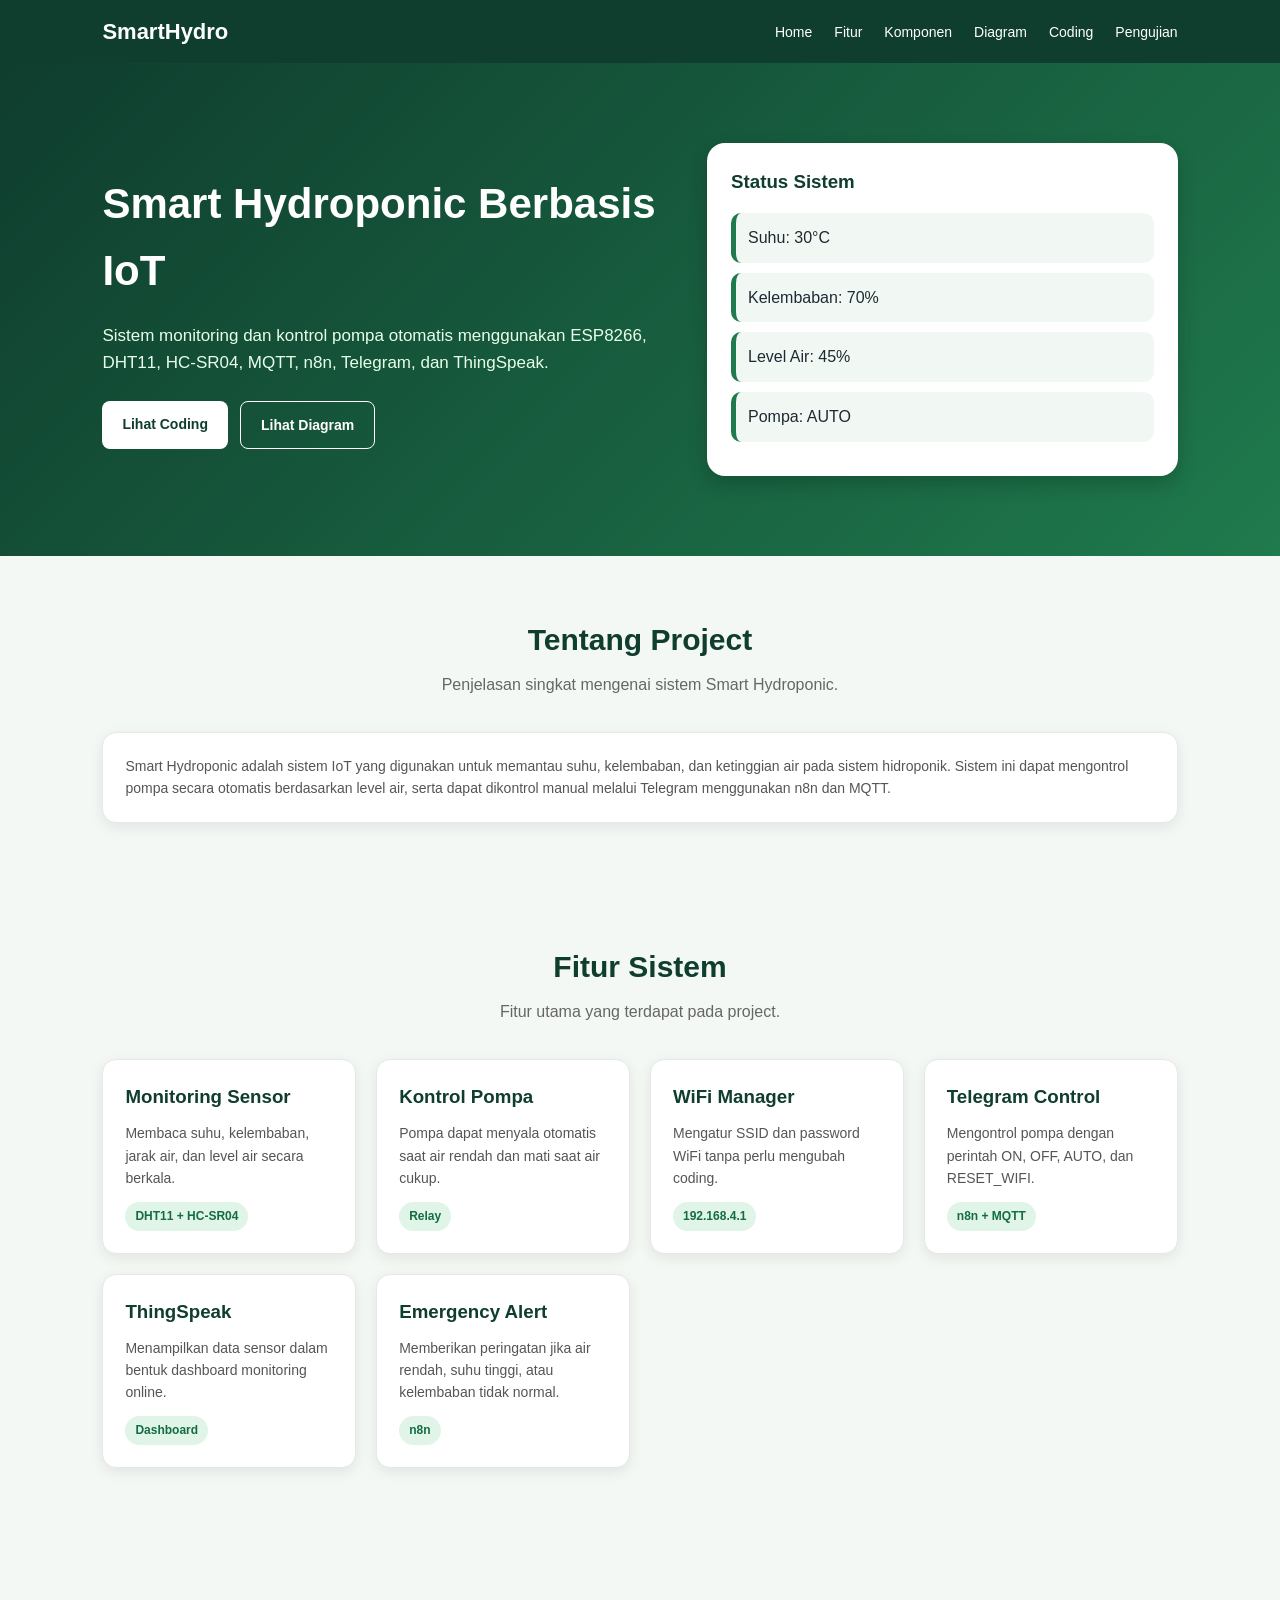
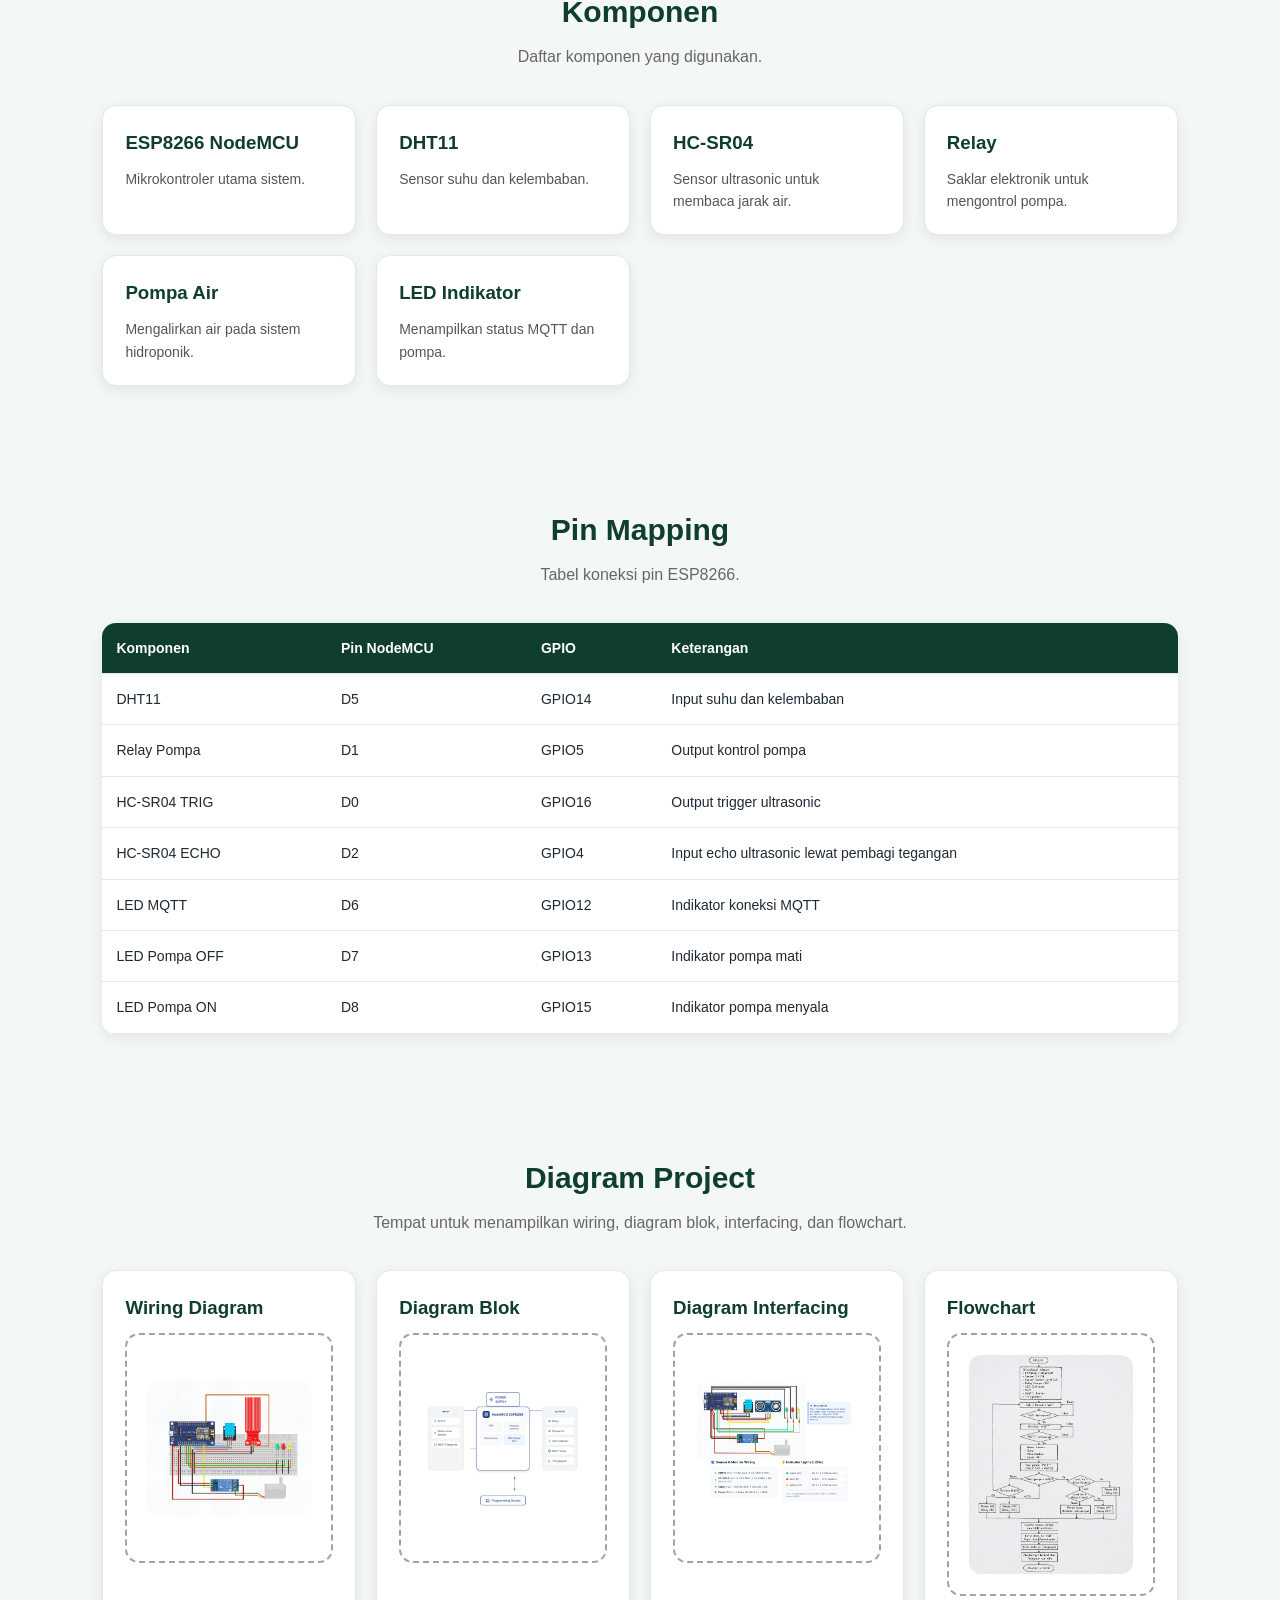
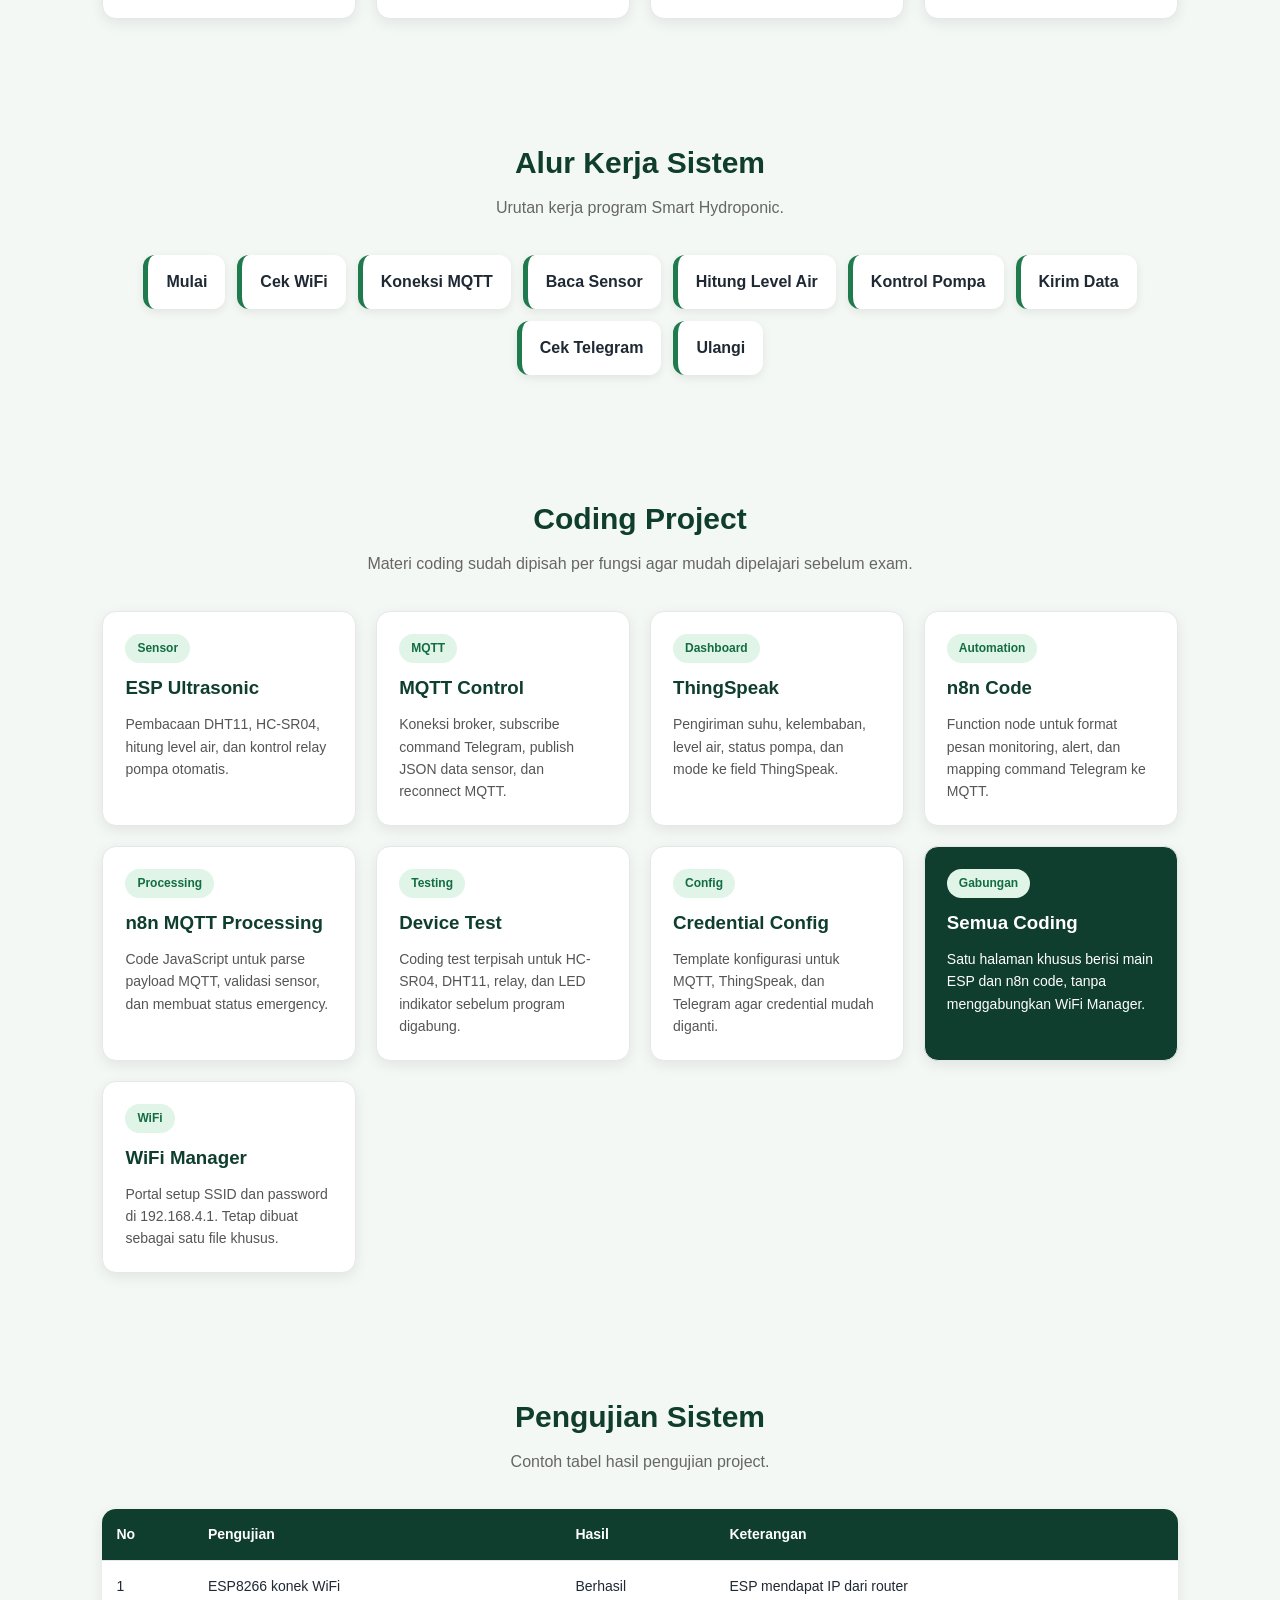
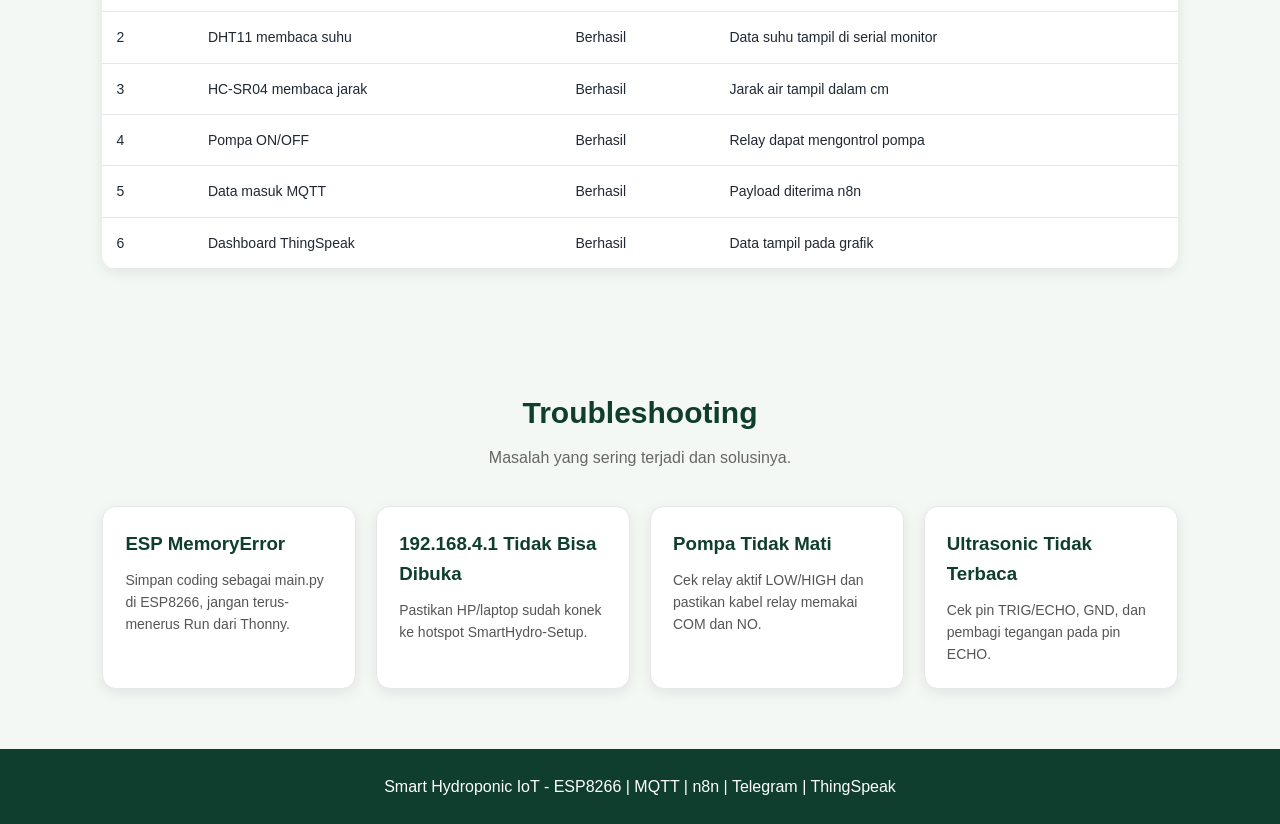
==== index.html @ ce5e68cc "first commit" ====
<!DOCTYPE html>
<html lang="id">
<head>
  <meta charset="UTF-8" />
  <meta name="viewport" content="width=device-width, initial-scale=1.0" />
  <title>Smart Hydroponic IoT</title>
  <link rel="stylesheet" href="style.css" />
</head>

<body>

  <nav class="navbar">
    <h2>SmartHydro</h2>
    <ul>
      <li><a href="#home">Home</a></li>
      <li><a href="#fitur">Fitur</a></li>
      <li><a href="#komponen">Komponen</a></li>
      <li><a href="#diagram">Diagram</a></li>
      <li><a href="#coding">Coding</a></li>
      <li><a href="#pengujian">Pengujian</a></li>
    </ul>
  </nav>

  <section class="hero" id="home">
    <div>
      <h1>Smart Hydroponic Berbasis IoT</h1>
      <p>
        Sistem monitoring dan kontrol pompa otomatis menggunakan ESP8266,
        DHT11, HC-SR04, MQTT, n8n, Telegram, dan ThingSpeak.
      </p>

      <div class="hero-buttons">
        <a href="#coding" class="btn btn-primary">Lihat Coding</a>
        <a href="#diagram" class="btn btn-secondary">Lihat Diagram</a>
      </div>
    </div>

    <div class="hero-card">
      <h3>Status Sistem</h3>
      <div class="status-box">Suhu: 30°C</div>
      <div class="status-box">Kelembaban: 70%</div>
      <div class="status-box">Level Air: 45%</div>
      <div class="status-box">Pompa: AUTO</div>
    </div>
  </section>

  <section id="tentang">
    <div class="section-title">
      <h2>Tentang Project</h2>
      <p>Penjelasan singkat mengenai sistem Smart Hydroponic.</p>
    </div>

    <div class="card">
      <p>
        Smart Hydroponic adalah sistem IoT yang digunakan untuk memantau suhu,
        kelembaban, dan ketinggian air pada sistem hidroponik. Sistem ini dapat
        mengontrol pompa secara otomatis berdasarkan level air, serta dapat
        dikontrol manual melalui Telegram menggunakan n8n dan MQTT.
      </p>
    </div>
  </section>

  <section id="fitur">
    <div class="section-title">
      <h2>Fitur Sistem</h2>
      <p>Fitur utama yang terdapat pada project.</p>
    </div>

    <div class="grid">
      <div class="card">
        <h3>Monitoring Sensor</h3>
        <p>Membaca suhu, kelembaban, jarak air, dan level air secara berkala.</p>
        <span class="tag">DHT11 + HC-SR04</span>
      </div>

      <div class="card">
        <h3>Kontrol Pompa</h3>
        <p>Pompa dapat menyala otomatis saat air rendah dan mati saat air cukup.</p>
        <span class="tag">Relay</span>
      </div>

      <div class="card">
        <h3>WiFi Manager</h3>
        <p>Mengatur SSID dan password WiFi tanpa perlu mengubah coding.</p>
        <span class="tag">192.168.4.1</span>
      </div>

      <div class="card">
        <h3>Telegram Control</h3>
        <p>Mengontrol pompa dengan perintah ON, OFF, AUTO, dan RESET_WIFI.</p>
        <span class="tag">n8n + MQTT</span>
      </div>

      <div class="card">
        <h3>ThingSpeak</h3>
        <p>Menampilkan data sensor dalam bentuk dashboard monitoring online.</p>
        <span class="tag">Dashboard</span>
      </div>

      <div class="card">
        <h3>Emergency Alert</h3>
        <p>Memberikan peringatan jika air rendah, suhu tinggi, atau kelembaban tidak normal.</p>
        <span class="tag">n8n</span>
      </div>
    </div>
  </section>

  <section id="komponen">
    <div class="section-title">
      <h2>Komponen</h2>
      <p>Daftar komponen yang digunakan.</p>
    </div>

    <div class="grid">
      <div class="card"><h3>ESP8266 NodeMCU</h3><p>Mikrokontroler utama sistem.</p></div>
      <div class="card"><h3>DHT11</h3><p>Sensor suhu dan kelembaban.</p></div>
      <div class="card"><h3>HC-SR04</h3><p>Sensor ultrasonic untuk membaca jarak air.</p></div>
      <div class="card"><h3>Relay</h3><p>Saklar elektronik untuk mengontrol pompa.</p></div>
      <div class="card"><h3>Pompa Air</h3><p>Mengalirkan air pada sistem hidroponik.</p></div>
      <div class="card"><h3>LED Indikator</h3><p>Menampilkan status MQTT dan pompa.</p></div>
    </div>
  </section>

  <section id="pin">
    <div class="section-title">
      <h2>Pin Mapping</h2>
      <p>Tabel koneksi pin ESP8266.</p>
    </div>

    <div class="table-box">
      <table>
        <thead>
          <tr>
            <th>Komponen</th>
            <th>Pin NodeMCU</th>
            <th>GPIO</th>
            <th>Keterangan</th>
          </tr>
        </thead>
        <tbody>
          <tr>
            <td>DHT11</td>
            <td>D5</td>
            <td>GPIO14</td>
            <td>Input suhu dan kelembaban</td>
          </tr>
          <tr>
            <td>Relay Pompa</td>
            <td>D1</td>
            <td>GPIO5</td>
            <td>Output kontrol pompa</td>
          </tr>
          <tr>
            <td>HC-SR04 TRIG</td>
            <td>D0</td>
            <td>GPIO16</td>
            <td>Output trigger ultrasonic</td>
          </tr>
          <tr>
            <td>HC-SR04 ECHO</td>
            <td>D2</td>
            <td>GPIO4</td>
            <td>Input echo ultrasonic lewat pembagi tegangan</td>
          </tr>
          <tr>
            <td>LED MQTT</td>
            <td>D6</td>
            <td>GPIO12</td>
            <td>Indikator koneksi MQTT</td>
          </tr>
          <tr>
            <td>LED Pompa OFF</td>
            <td>D7</td>
            <td>GPIO13</td>
            <td>Indikator pompa mati</td>
          </tr>
          <tr>
            <td>LED Pompa ON</td>
            <td>D8</td>
            <td>GPIO15</td>
            <td>Indikator pompa menyala</td>
          </tr>
        </tbody>
      </table>
    </div>
  </section>

  <section id="diagram">
    <div class="section-title">
      <h2>Diagram Project</h2>
      <p>Tempat untuk menampilkan wiring, diagram blok, interfacing, dan flowchart.</p>
    </div>

    <div class="grid">
      <div class="card">
        <h3>Wiring Diagram</h3>
        <div class="diagram-area">
        <img src="wiring.png" alt="Wiring Diagram">
        </div>
      </div>

      <div class="card">
        <h3>Diagram Blok</h3>
        <div class="diagram-area">
            <img src="blok1.png" alt="Diagram Blok">
        </div>
      </div>

      <div class="card">
        <h3>Diagram Interfacing</h3>
        <div class="diagram-area">
            <img src="interfacing1.png" alt="Diagram Interfacing">
        </div>
      </div>

      <div class="card">
        <h3>Flowchart</h3>
        <div class="diagram-area">
            <img src="flowchart.png" alt="Flowchart">
        </div>
      </div>
    </div>
  </section>

  <section id="alur">
    <div class="section-title">
      <h2>Alur Kerja Sistem</h2>
      <p>Urutan kerja program Smart Hydroponic.</p>
    </div>

    <div class="alur">
      <div class="step">Mulai</div>
      <div class="step">Cek WiFi</div>
      <div class="step">Koneksi MQTT</div>
      <div class="step">Baca Sensor</div>
      <div class="step">Hitung Level Air</div>
      <div class="step">Kontrol Pompa</div>
      <div class="step">Kirim Data</div>
      <div class="step">Cek Telegram</div>
      <div class="step">Ulangi</div>
    </div>
  </section>

  <section id="coding">
    <div class="section-title">
      <h2>Coding Project</h2>
      <p>Materi coding sudah dipisah per fungsi agar mudah dipelajari sebelum exam.</p>
    </div>

    <div class="grid code-card-grid">
      <a class="card code-link-card" href="esp-ultrasonic.html">
        <span class="code-label">Sensor</span>
        <h3>ESP Ultrasonic</h3>
        <p>Pembacaan DHT11, HC-SR04, hitung level air, dan kontrol relay pompa otomatis.</p>
      </a>

      <a class="card code-link-card" href="mqtt-control.html">
        <span class="code-label">MQTT</span>
        <h3>MQTT Control</h3>
        <p>Koneksi broker, subscribe command Telegram, publish JSON data sensor, dan reconnect MQTT.</p>
      </a>

      <a class="card code-link-card" href="thingspeak.html">
        <span class="code-label">Dashboard</span>
        <h3>ThingSpeak</h3>
        <p>Pengiriman suhu, kelembaban, level air, status pompa, dan mode ke field ThingSpeak.</p>
      </a>

      <a class="card code-link-card" href="n8n-code.html">
        <span class="code-label">Automation</span>
        <h3>n8n Code</h3>
        <p>Function node untuk format pesan monitoring, alert, dan mapping command Telegram ke MQTT.</p>
      </a>

      <a class="card code-link-card" href="n8n-mqtt-processing.html">
        <span class="code-label">Processing</span>
        <h3>n8n MQTT Processing</h3>
        <p>Code JavaScript untuk parse payload MQTT, validasi sensor, dan membuat status emergency.</p>
      </a>

      <a class="card code-link-card" href="device-test.html">
        <span class="code-label">Testing</span>
        <h3>Device Test</h3>
        <p>Coding test terpisah untuk HC-SR04, DHT11, relay, dan LED indikator sebelum program digabung.</p>
      </a>

      <a class="card code-link-card" href="credentials-config.html">
        <span class="code-label">Config</span>
        <h3>Credential Config</h3>
        <p>Template konfigurasi untuk MQTT, ThingSpeak, dan Telegram agar credential mudah diganti.</p>
      </a>

      <a class="card code-link-card highlight-card" href="all-coding.html">
        <span class="code-label">Gabungan</span>
        <h3>Semua Coding</h3>
        <p>Satu halaman khusus berisi main ESP dan n8n code, tanpa menggabungkan WiFi Manager.</p>
      </a>

      <a class="card code-link-card" href="wifi-manager.html">
        <span class="code-label">WiFi</span>
        <h3>WiFi Manager</h3>
        <p>Portal setup SSID dan password di 192.168.4.1. Tetap dibuat sebagai satu file khusus.</p>
      </a>
    </div>
  </section>

  <section id="pengujian">
    <div class="section-title">
      <h2>Pengujian Sistem</h2>
      <p>Contoh tabel hasil pengujian project.</p>
    </div>

    <div class="table-box">
      <table>
        <thead>
          <tr>
            <th>No</th>
            <th>Pengujian</th>
            <th>Hasil</th>
            <th>Keterangan</th>
          </tr>
        </thead>
        <tbody>
          <tr>
            <td>1</td>
            <td>ESP8266 konek WiFi</td>
            <td>Berhasil</td>
            <td>ESP mendapat IP dari router</td>
          </tr>
          <tr>
            <td>2</td>
            <td>DHT11 membaca suhu</td>
            <td>Berhasil</td>
            <td>Data suhu tampil di serial monitor</td>
          </tr>
          <tr>
            <td>3</td>
            <td>HC-SR04 membaca jarak</td>
            <td>Berhasil</td>
            <td>Jarak air tampil dalam cm</td>
          </tr>
          <tr>
            <td>4</td>
            <td>Pompa ON/OFF</td>
            <td>Berhasil</td>
            <td>Relay dapat mengontrol pompa</td>
          </tr>
          <tr>
            <td>5</td>
            <td>Data masuk MQTT</td>
            <td>Berhasil</td>
            <td>Payload diterima n8n</td>
          </tr>
          <tr>
            <td>6</td>
            <td>Dashboard ThingSpeak</td>
            <td>Berhasil</td>
            <td>Data tampil pada grafik</td>
          </tr>
        </tbody>
      </table>
    </div>
  </section>

  <section id="troubleshooting">
    <div class="section-title">
      <h2>Troubleshooting</h2>
      <p>Masalah yang sering terjadi dan solusinya.</p>
    </div>

    <div class="grid">
      <div class="card">
        <h3>ESP MemoryError</h3>
        <p>Simpan coding sebagai main.py di ESP8266, jangan terus-menerus Run dari Thonny.</p>
      </div>

      <div class="card">
        <h3>192.168.4.1 Tidak Bisa Dibuka</h3>
        <p>Pastikan HP/laptop sudah konek ke hotspot SmartHydro-Setup.</p>
      </div>

      <div class="card">
        <h3>Pompa Tidak Mati</h3>
        <p>Cek relay aktif LOW/HIGH dan pastikan kabel relay memakai COM dan NO.</p>
      </div>

      <div class="card">
        <h3>Ultrasonic Tidak Terbaca</h3>
        <p>Cek pin TRIG/ECHO, GND, dan pembagi tegangan pada pin ECHO.</p>
      </div>
    </div>
  </section>

  <footer>
    <p>Smart Hydroponic IoT - ESP8266 | MQTT | n8n | Telegram | ThingSpeak</p>
  </footer>

</body>
</html>
---- style.css ----
* {
  margin: 0;
  padding: 0;
  box-sizing: border-box;
  font-family: Arial, sans-serif;
}

body {
  background: #f4f8f4;
  color: #1f2933;
  line-height: 1.6;
}

html {
  scroll-behavior: smooth;
}

.navbar {
  width: 100%;
  padding: 14px 8%;
  background: #0f3d2e;
  color: white;
  display: flex;
  justify-content: space-between;
  align-items: center;
  position: sticky;
  top: 0;
  z-index: 100;
}

.navbar h2 {
  font-size: 22px;
}

.navbar ul {
  display: flex;
  list-style: none;
  gap: 22px;
}

.navbar a {
  color: white;
  text-decoration: none;
  font-size: 14px;
}

.navbar a:hover {
  color: #b6f2c2;
}

.hero {
  padding: 80px 8%;
  display: grid;
  grid-template-columns: 1.2fr 1fr;
  gap: 40px;
  align-items: center;
  background: linear-gradient(135deg, #0f3d2e, #1f7a4d);
  color: white;
}

.hero h1 {
  font-size: 42px;
  margin-bottom: 18px;
}

.hero p {
  font-size: 17px;
  margin-bottom: 24px;
  color: #e7ffe9;
}

.hero-buttons {
  display: flex;
  gap: 12px;
  flex-wrap: wrap;
}

.btn {
  display: inline-block;
  padding: 12px 20px;
  border-radius: 8px;
  border: none;
  cursor: pointer;
  text-decoration: none;
  font-weight: bold;
  font-size: 14px;
}

.btn-primary {
  background: #ffffff;
  color: #0f3d2e;
}

.btn-secondary {
  background: transparent;
  border: 1px solid white;
  color: white;
}

.hero-card {
  background: white;
  color: #1f2933;
  border-radius: 18px;
  padding: 24px;
  box-shadow: 0 8px 20px rgba(0,0,0,0.2);
}

.hero-card h3 {
  margin-bottom: 16px;
  color: #0f3d2e;
}

.status-box {
  background: #f1f8f3;
  padding: 12px;
  border-radius: 10px;
  margin-bottom: 10px;
  border-left: 5px solid #1f7a4d;
}

section {
  padding: 60px 8%;
}

.section-title {
  text-align: center;
  margin-bottom: 35px;
}

.section-title h2 {
  font-size: 30px;
  color: #0f3d2e;
  margin-bottom: 8px;
}

.section-title p {
  color: #666;
}

.grid {
  display: grid;
  grid-template-columns: repeat(auto-fit, minmax(230px, 1fr));
  gap: 20px;
}

.card {
  background: white;
  padding: 22px;
  border-radius: 14px;
  box-shadow: 0 4px 14px rgba(0,0,0,0.08);
  border: 1px solid #e5e7eb;
}

.card h3 {
  color: #0f3d2e;
  margin-bottom: 10px;
}

.card p {
  color: #555;
  font-size: 14px;
}

.code-card-grid {
  align-items: stretch;
}

.code-link-card {
  color: inherit;
  display: block;
  text-decoration: none;
  transition: transform 0.2s ease, box-shadow 0.2s ease, border-color 0.2s ease;
}

.code-link-card:hover {
  border-color: #1f7a4d;
  box-shadow: 0 8px 18px rgba(15, 61, 46, 0.14);
  transform: translateY(-3px);
}

.highlight-card {
  background: #0f3d2e;
  color: white;
}

.highlight-card h3,
.highlight-card p {
  color: white;
}

.tag {
  display: inline-block;
  margin-top: 12px;
  padding: 5px 10px;
  background: #e0f5e7;
  color: #146c43;
  border-radius: 20px;
  font-size: 12px;
  font-weight: bold;
}

.table-box {
  overflow-x: auto;
  background: white;
  border-radius: 14px;
  box-shadow: 0 4px 14px rgba(0,0,0,0.08);
}

table {
  width: 100%;
  border-collapse: collapse;
  min-width: 650px;
}

th,
td {
  padding: 14px;
  border-bottom: 1px solid #e5e7eb;
  text-align: left;
  font-size: 14px;
}

th {
  background: #0f3d2e;
  color: white;
}

.diagram-area {
  background: white;
  border: 2px dashed #9ca3af;
  border-radius: 14px;
  min-height: 230px;
  display: flex;
  align-items: center;
  justify-content: center;
  text-align: center;
  color: #666;
  padding: 20px;
}

.diagram-area img {
  max-width: 100%;
  border-radius: 12px;
}

.code-layout {
  display: grid;
  grid-template-columns: 240px 1fr;
  gap: 20px;
}

.code-menu {
  background: white;
  padding: 18px;
  border-radius: 14px;
  box-shadow: 0 4px 14px rgba(0,0,0,0.08);
  height: fit-content;
}

/* Untuk menu yang masih pakai button */
.code-menu button {
  width: 100%;
  text-align: left;
  padding: 11px;
  margin-bottom: 8px;
  border: none;
  border-radius: 8px;
  background: #f1f5f2;
  cursor: pointer;
  font-weight: bold;
  color: #0f3d2e;
}

/* Untuk menu beda halaman yang pakai link <a> */
.code-menu a {
  display: block;
  width: 100%;
  text-align: left;
  padding: 11px;
  margin-bottom: 8px;
  border: none;
  border-radius: 8px;
  background: #f1f5f2;
  cursor: pointer;
  font-weight: bold;
  color: #0f3d2e;
  text-decoration: none;
}

.code-menu button.active,
.code-menu button:hover,
.code-menu a.active,
.code-menu a:hover {
  background: #0f3d2e;
  color: white;
}

.code-box {
  background: #111827;
  color: #d1fae5;
  padding: 20px;
  border-radius: 14px;
  overflow-x: auto;
  min-height: 360px;
  position: relative;
}

.copy-btn {
  position: absolute;
  top: 15px;
  right: 15px;
  padding: 8px 12px;
  border: none;
  border-radius: 6px;
  background: #22c55e;
  color: white;
  cursor: pointer;
  font-weight: bold;
}

pre {
  white-space: pre-wrap;
  font-size: 13px;
  margin-top: 35px;
}

.alur {
  display: flex;
  flex-wrap: wrap;
  justify-content: center;
  gap: 12px;
}

.step {
  background: white;
  border-radius: 12px;
  padding: 14px 18px;
  box-shadow: 0 3px 10px rgba(0,0,0,0.08);
  border-left: 5px solid #1f7a4d;
  font-weight: bold;
}

.download-box {
  background: #0f3d2e;
  color: white;
  border-radius: 18px;
  padding: 35px;
  text-align: center;
}

.download-links {
  margin-top: 20px;
  display: flex;
  gap: 12px;
  justify-content: center;
  flex-wrap: wrap;
}

.faq-item {
  background: white;
  margin-bottom: 12px;
  padding: 18px;
  border-radius: 12px;
  box-shadow: 0 3px 10px rgba(0,0,0,0.07);
}

.faq-item h3 {
  color: #0f3d2e;
  margin-bottom: 8px;
}

footer {
  background: #0f3d2e;
  color: white;
  text-align: center;
  padding: 25px;
}

@media (max-width: 800px) {
  .hero {
    grid-template-columns: 1fr;
  }

  .navbar {
    flex-direction: column;
    gap: 12px;
  }

  .navbar ul {
    flex-wrap: wrap;
    justify-content: center;
  }

  .code-layout {
    grid-template-columns: 1fr;
  }

  .hero h1 {
    font-size: 32px;
  }
}
.code-section {
  min-height: 100vh;
  padding: 60px 8%;
  background: linear-gradient(135deg, #f4f8f4, #e8f5e9);
}

.code-section .section-title {
  text-align: center;
  margin-bottom: 35px;
}

.code-section .section-title h2 {
  font-size: 34px;
  color: #0f3d2e;
  margin-bottom: 8px;
}

.code-section .section-title p {
  color: #5f6f65;
  font-size: 15px;
}

.code-layout {
  max-width: 1150px;
  margin: 0 auto;
  display: grid;
  grid-template-columns: 250px 1fr;
  gap: 25px;
  align-items: start;
}

.code-menu {
  background: rgba(255, 255, 255, 0.95);
  padding: 18px;
  border-radius: 18px;
  box-shadow: 0 10px 25px rgba(15, 61, 46, 0.12);
  position: sticky;
  top: 90px;
  border: 1px solid #e2e8e4;
}

.code-menu a {
  display: block;
  text-decoration: none;
  padding: 13px 15px;
  margin-bottom: 10px;
  border-radius: 11px;
  background: #eef3ef;
  color: #0f3d2e;
  font-weight: bold;
  font-size: 15px;
  transition: 0.25s;
}

.code-menu a:hover {
  background: #d8f3dc;
  transform: translateX(4px);
}

.code-menu a.active {
  background: #0f3d2e;
  color: white;
}

.code-content {
  background: white;
  border-radius: 20px;
  padding: 25px;
  box-shadow: 0 10px 25px rgba(15, 61, 46, 0.12);
  border: 1px solid #e2e8e4;
}

.explain-grid {
  display: grid;
  grid-template-columns: repeat(auto-fit, minmax(210px, 1fr));
  gap: 14px;
  margin: 18px 0 22px;
}

.explain-card,
.notice-box {
  background: #f8fbf8;
  border: 1px solid #dce8df;
  border-left: 4px solid #1f7a4d;
  border-radius: 8px;
  padding: 15px;
}

.explain-card h3,
.notice-box h3 {
  color: #0f3d2e;
  font-size: 16px;
  margin-bottom: 6px;
}

.explain-card p,
.notice-box p {
  color: #4b5f53;
  font-size: 14px;
}

.compact-table {
  margin-bottom: 22px;
}

.compact-table table {
  min-width: 520px;
}

.subheading,
.combined-title {
  color: #0f3d2e;
  font-size: 22px;
  margin: 28px 0 14px;
}

.line-explain {
  margin-top: 24px;
}

.line-explain h2 {
  color: #0f3d2e;
  font-size: 22px;
  margin-bottom: 12px;
}

.detail-list {
  display: grid;
  gap: 12px;
}

.detail-item {
  background: #f8fbf8;
  border: 1px solid #dce8df;
  border-radius: 8px;
  padding: 14px;
}

.detail-item h3 {
  color: #0f3d2e;
  font-size: 16px;
  margin-bottom: 6px;
}

.detail-item p {
  color: #4b5f53;
  font-size: 14px;
}

.detail-item code {
  color: #0f3d2e;
  font-weight: bold;
}

.combined-title:first-of-type {
  margin-top: 22px;
}

.code-header {
  display: flex;
  justify-content: space-between;
  gap: 20px;
  align-items: flex-start;
  margin-bottom: 20px;
}

.code-label {
  display: inline-block;
  background: #e0f5e7;
  color: #146c43;
  padding: 5px 12px;
  border-radius: 20px;
  font-size: 12px;
  font-weight: bold;
  margin-bottom: 10px;
}

.code-header h1 {
  color: #0f3d2e;
  font-size: 28px;
  margin-bottom: 6px;
}

.code-header p {
  color: #5f6f65;
  font-size: 14px;
}

.back-btn {
  text-decoration: none;
  background: #0f3d2e;
  color: white;
  padding: 10px 15px;
  border-radius: 10px;
  font-size: 13px;
  font-weight: bold;
  white-space: nowrap;
}

.back-btn:hover {
  background: #1f7a4d;
}

.code-box {
  background: #111827;
  color: #d1fae5;
  padding: 22px;
  border-radius: 16px;
  overflow-x: auto;
  max-height: 520px;
  border: 1px solid #1f2937;
}

.tall-code {
  max-height: 760px;
}

.code-box pre {
  margin: 0;
  white-space: pre-wrap;
  font-size: 13px;
  line-height: 1.7;
  font-family: Consolas, Monaco, monospace;
}

@media (max-width: 850px) {
  .code-layout {
    grid-template-columns: 1fr;
  }

  .code-menu {
    position: static;
  }

  .code-header {
    flex-direction: column;
  }

  .back-btn {
    width: fit-content;
  }
}
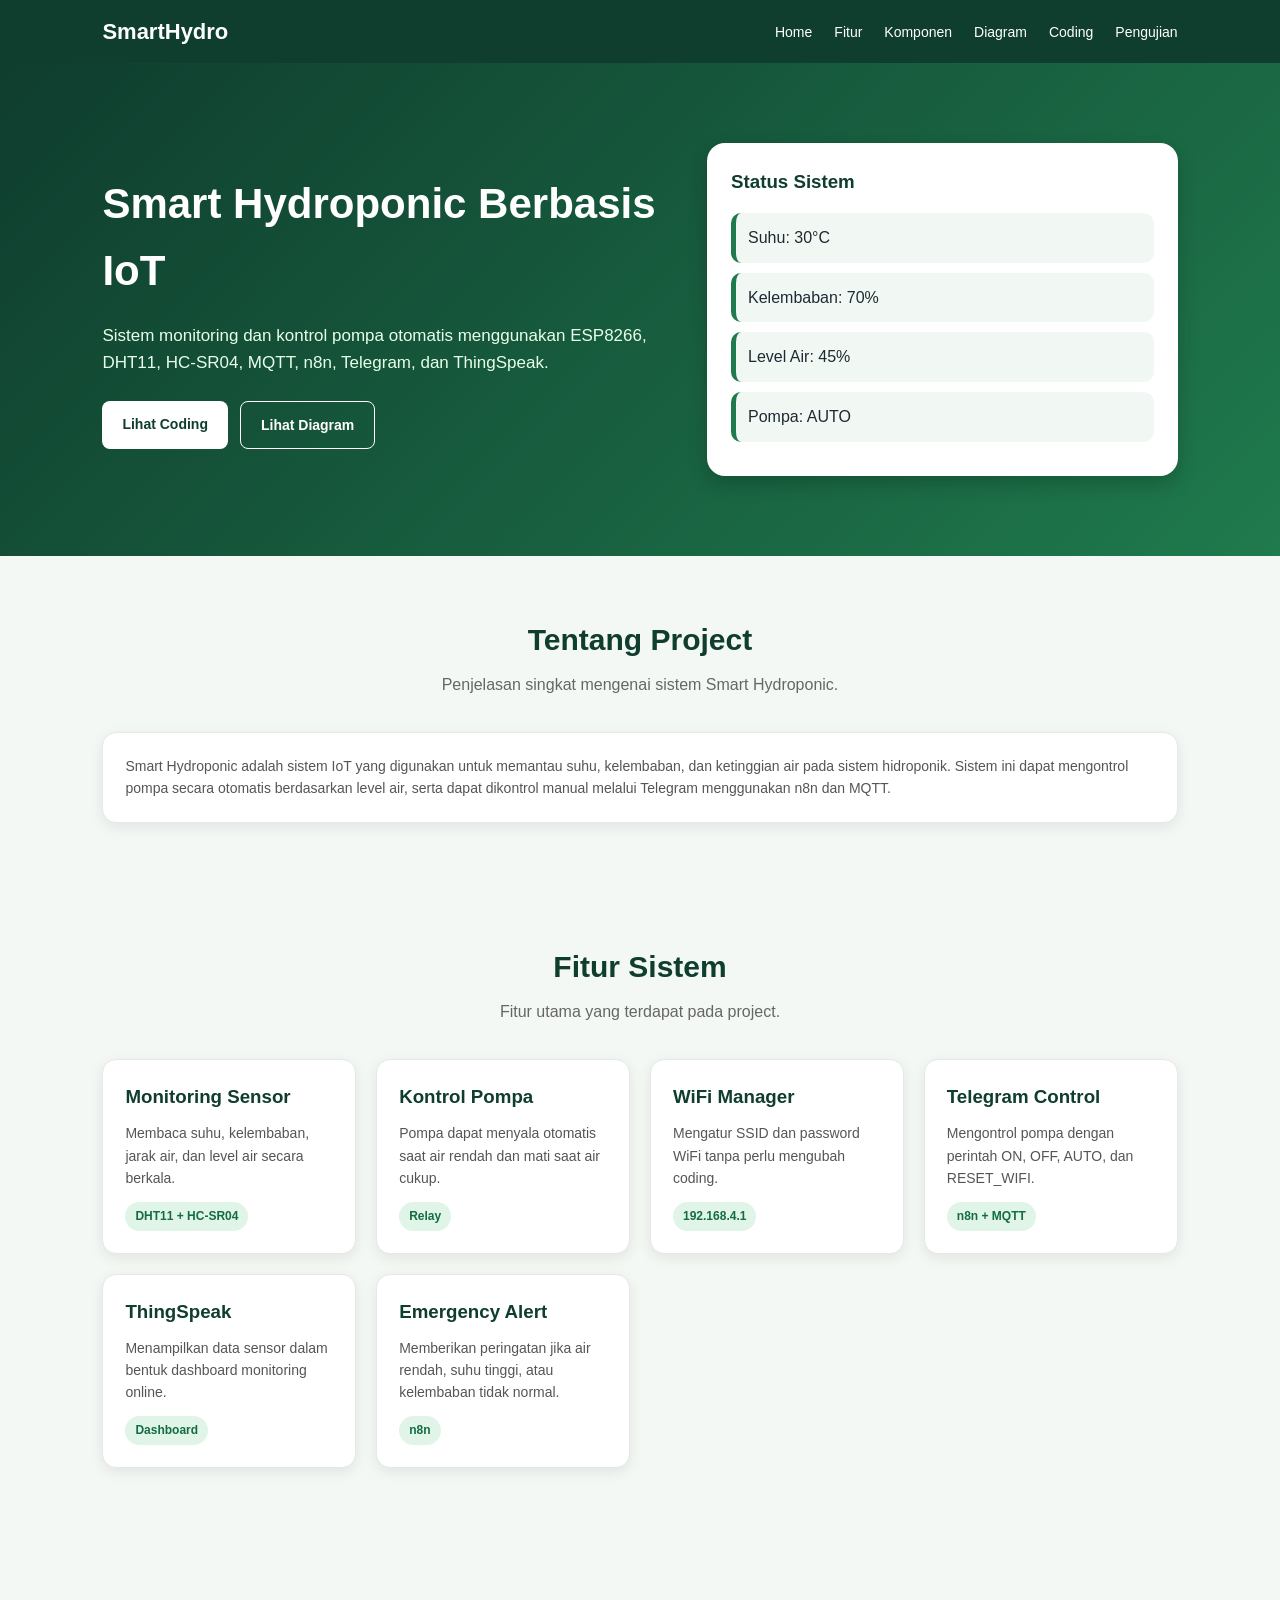
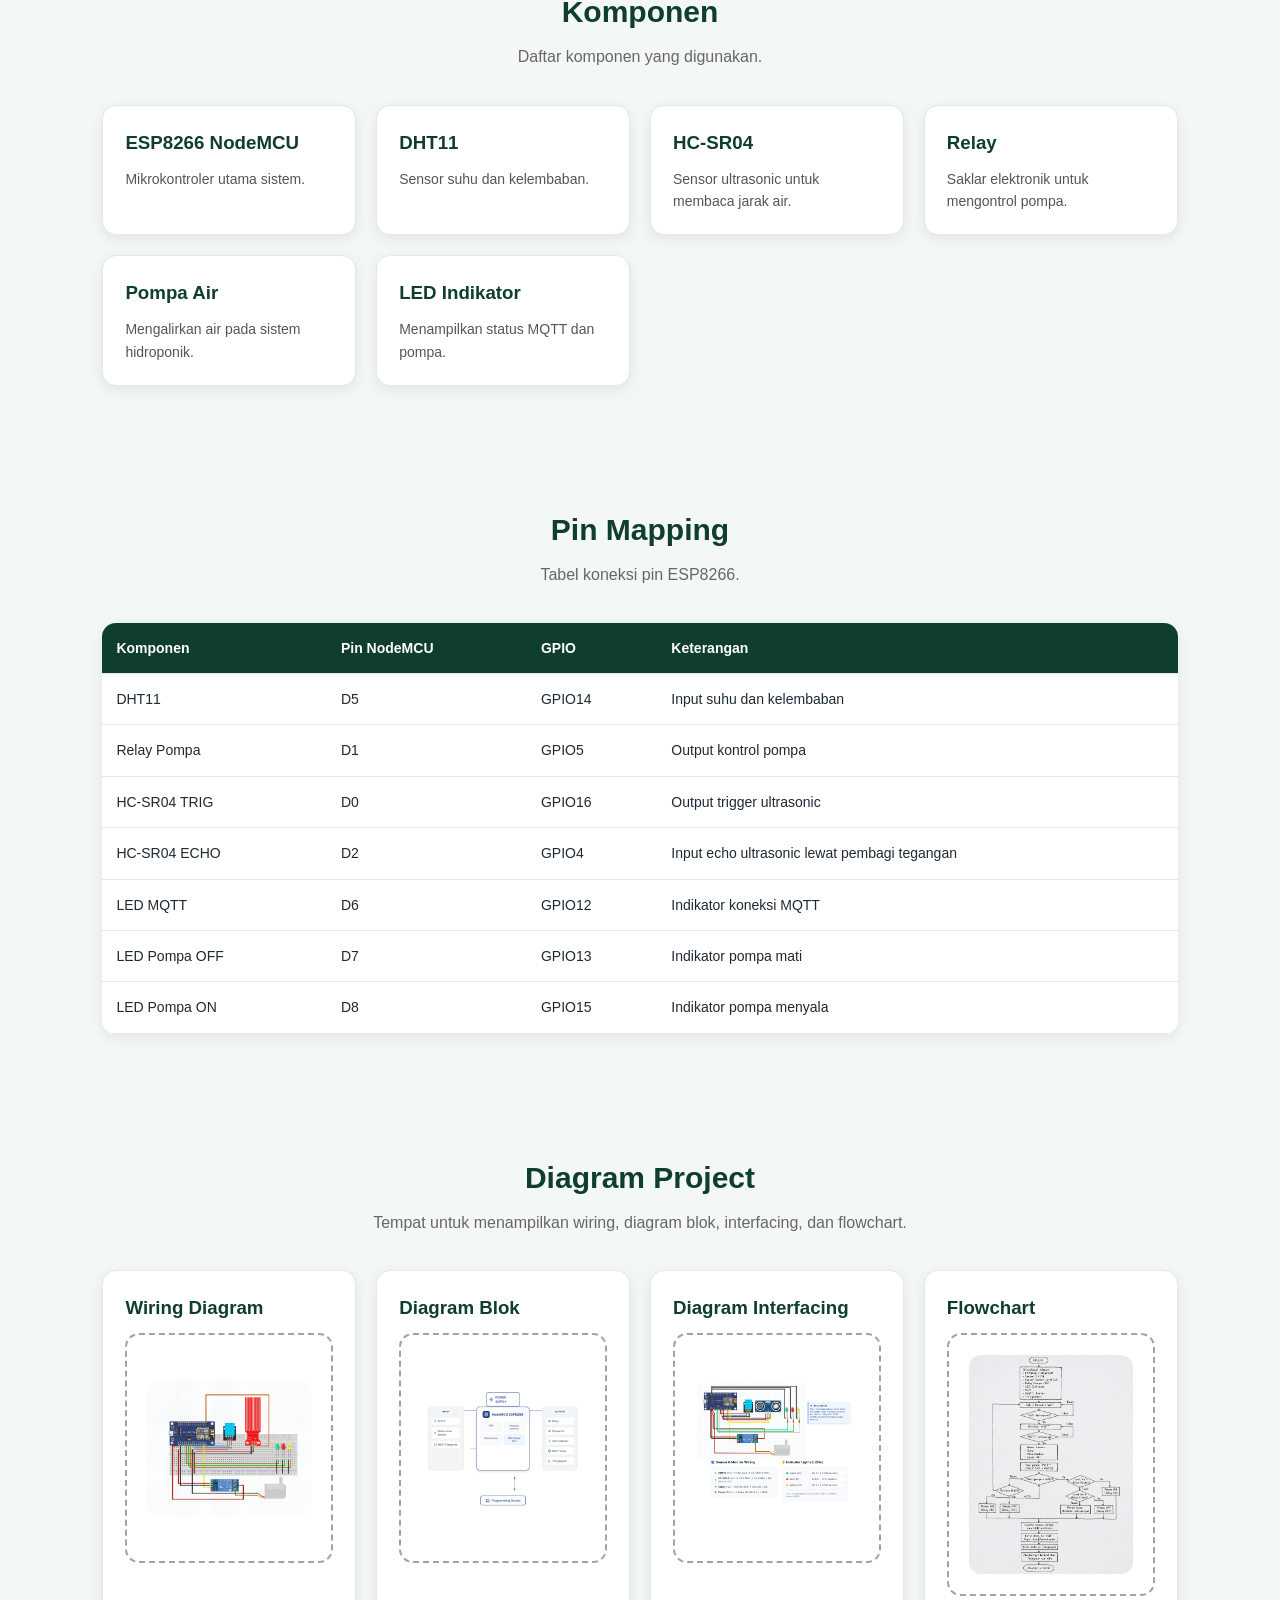
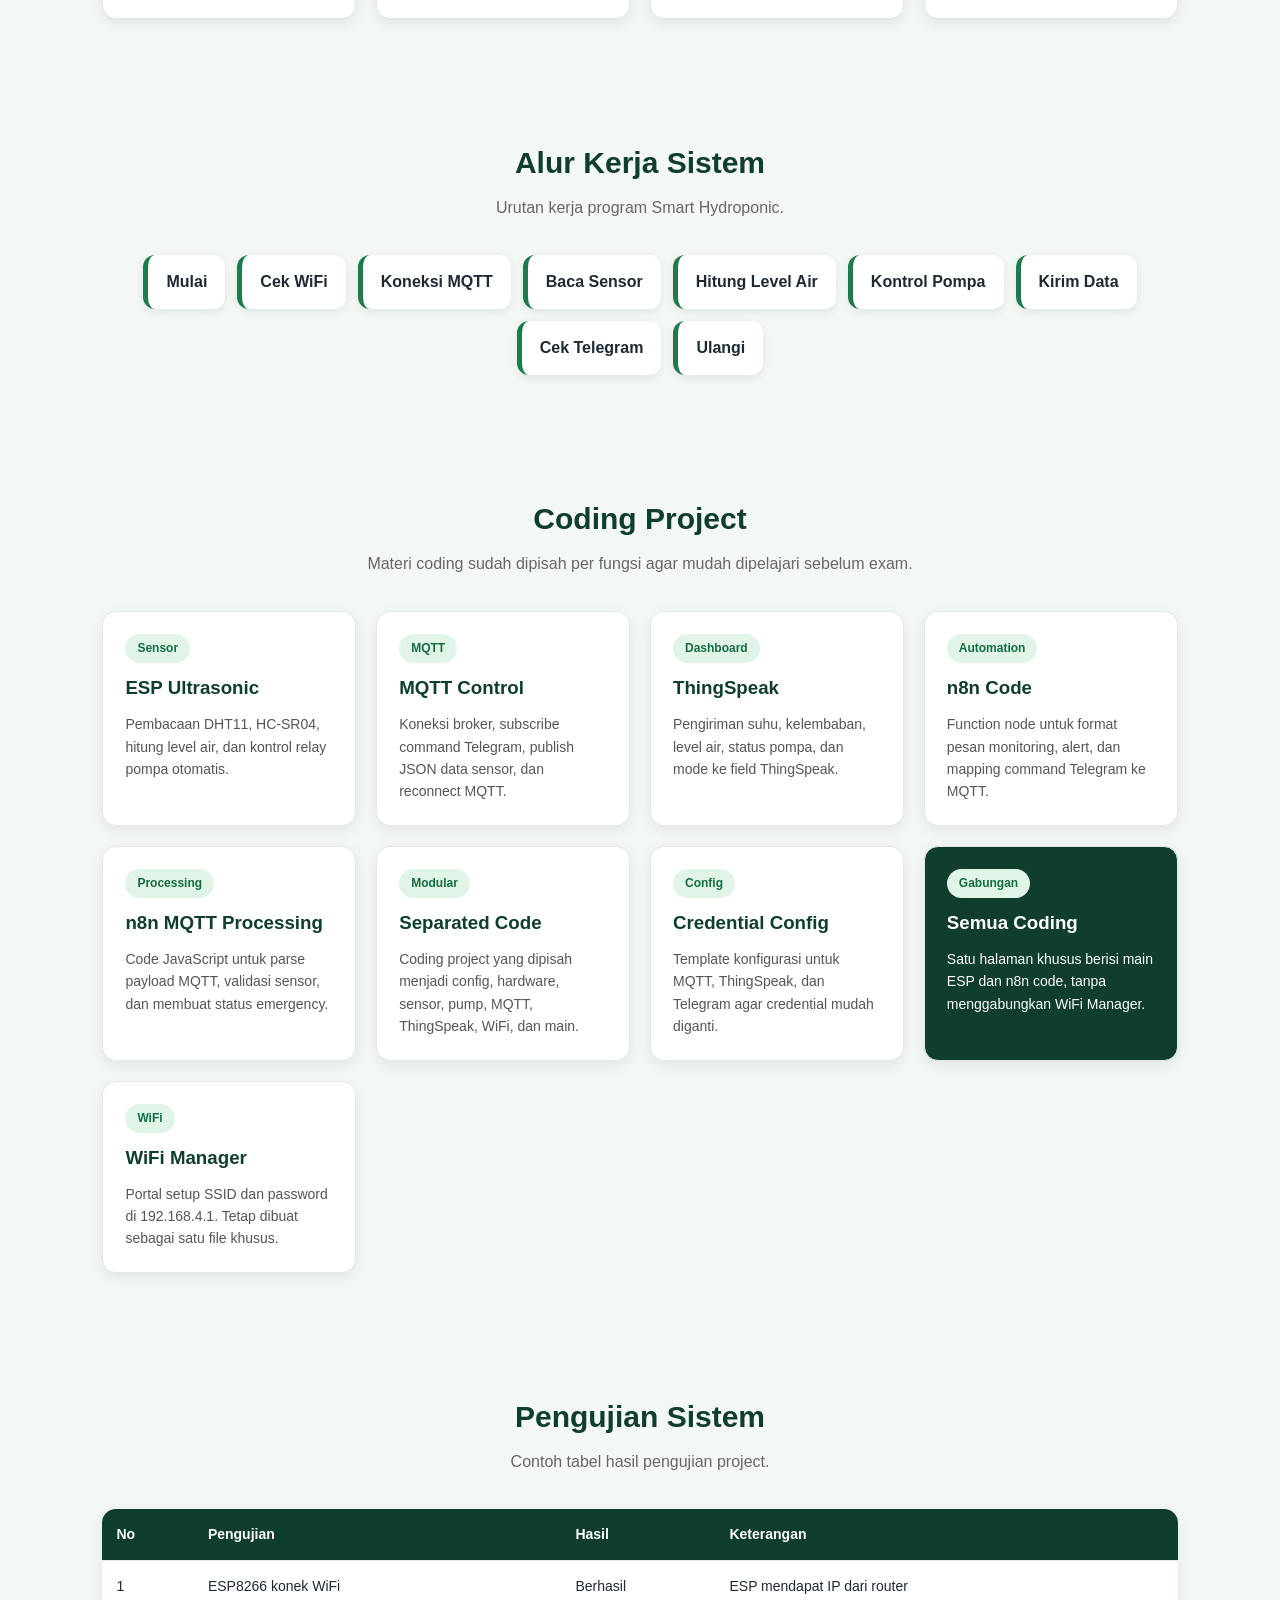
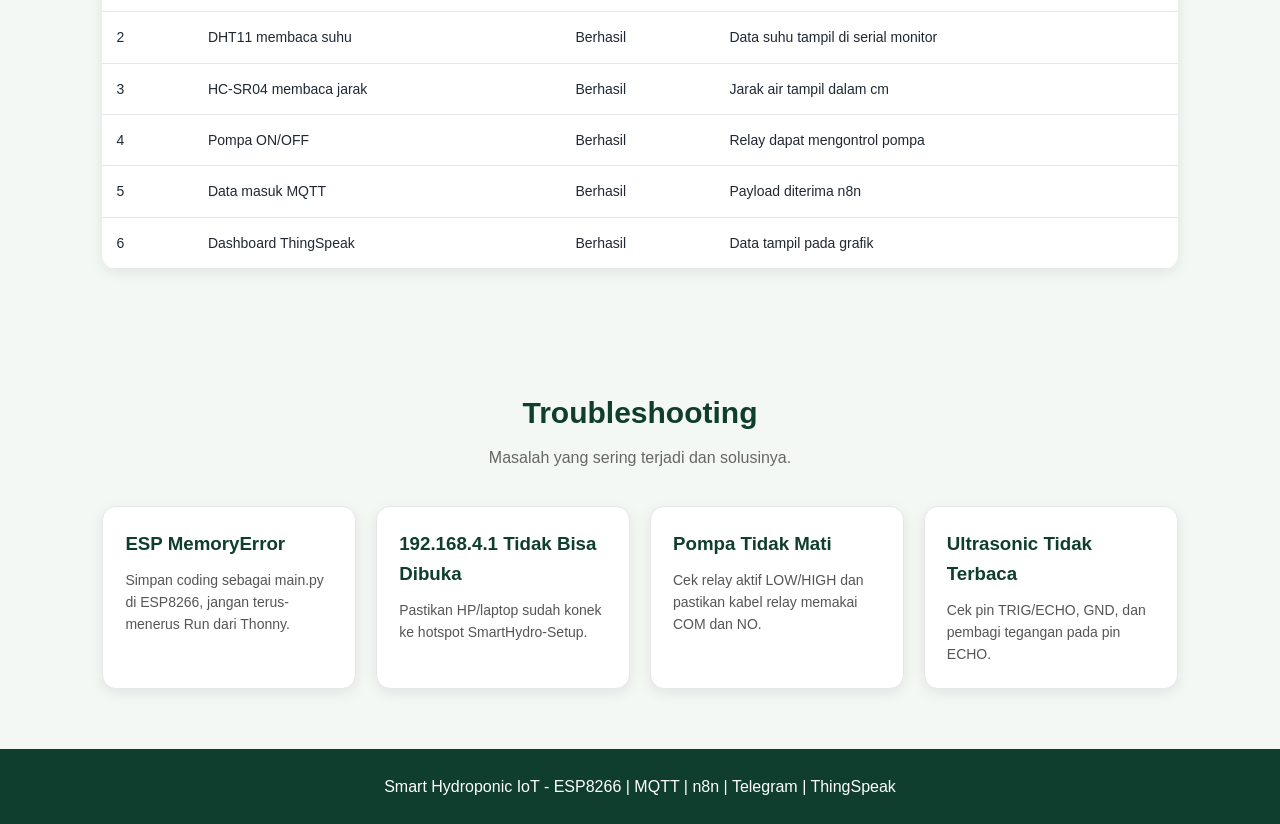
==== commit c3b89ef9: "update web" ====
--- a/index.html
+++ b/index.html
@@ -279,9 +279,9 @@
       </a>
 
       <a class="card code-link-card" href="device-test.html">
-        <span class="code-label">Testing</span>
-        <h3>Device Test</h3>
-        <p>Coding test terpisah untuk HC-SR04, DHT11, relay, dan LED indikator sebelum program digabung.</p>
+        <span class="code-label">Modular</span>
+        <h3>Separated Code</h3>
+        <p>Coding project yang dipisah menjadi config, hardware, sensor, pump, MQTT, ThingSpeak, WiFi, dan main.</p>
       </a>
 
       <a class="card code-link-card" href="credentials-config.html">
--- a/style.css
+++ b/style.css
@@ -624,6 +624,26 @@
   font-family: Consolas, Monaco, monospace;
 }
 
+.code-textarea {
+  width: 100%;
+  min-height: 380px;
+  resize: vertical;
+  border: 0;
+  outline: 0;
+  background: transparent;
+  color: #d1fae5;
+  font: 13px/1.7 Consolas, Monaco, monospace;
+  white-space: pre;
+}
+
+.code-textarea.short-code {
+  min-height: 220px;
+}
+
+.code-textarea.tall-code-area {
+  min-height: 620px;
+}
+
 @media (max-width: 850px) {
   .code-layout {
     grid-template-columns: 1fr;
